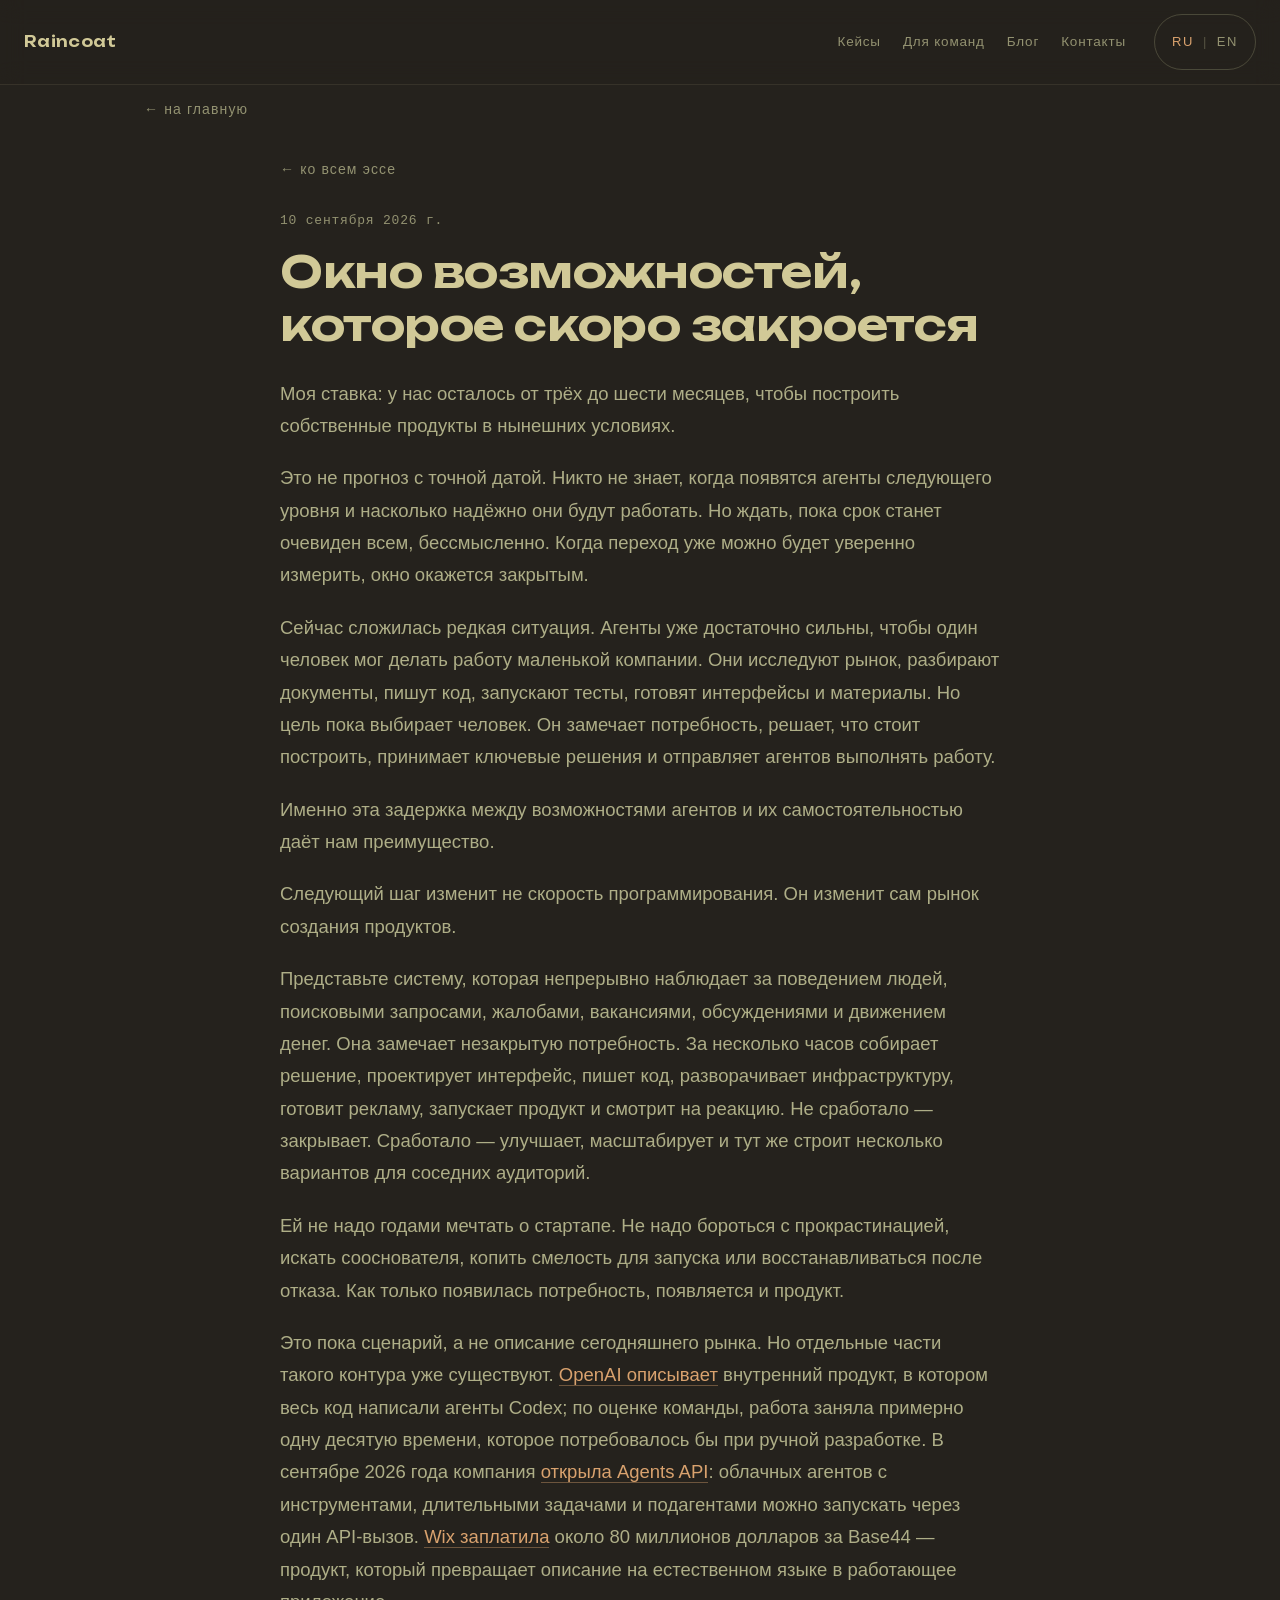
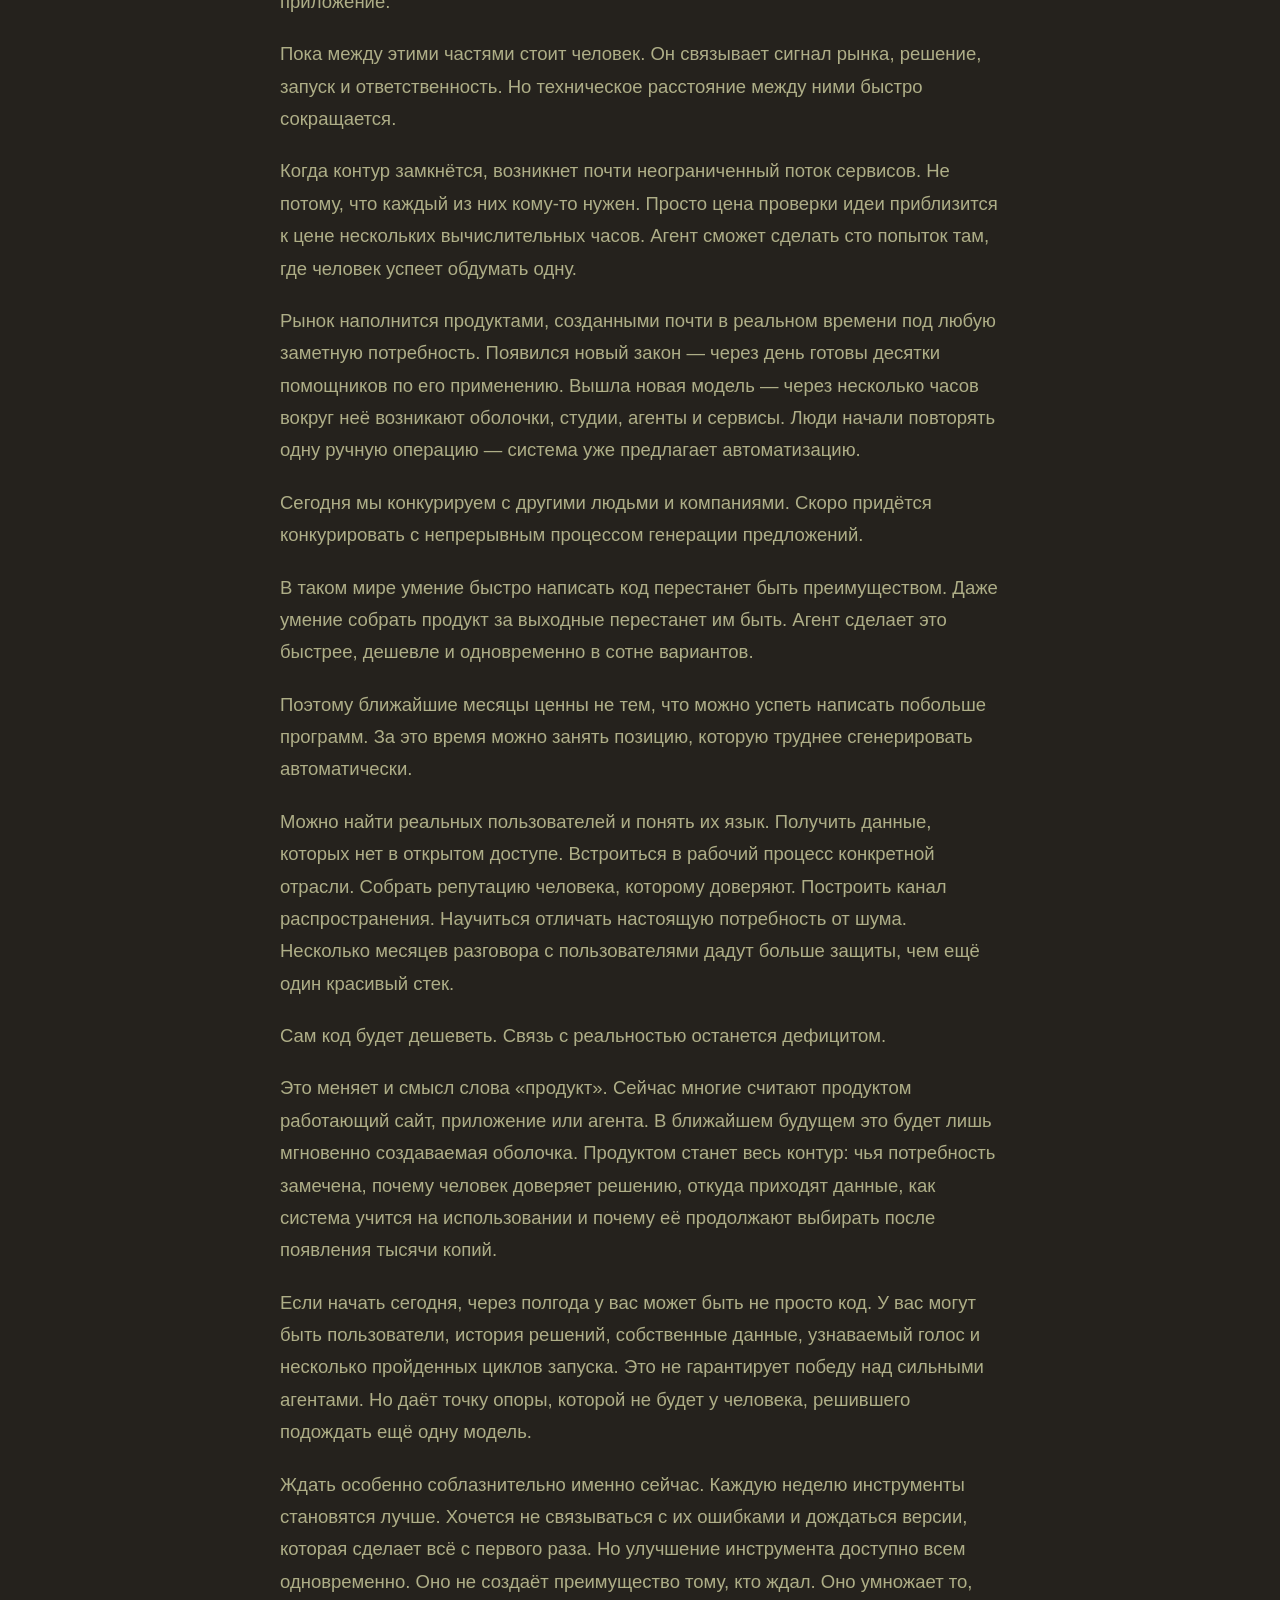
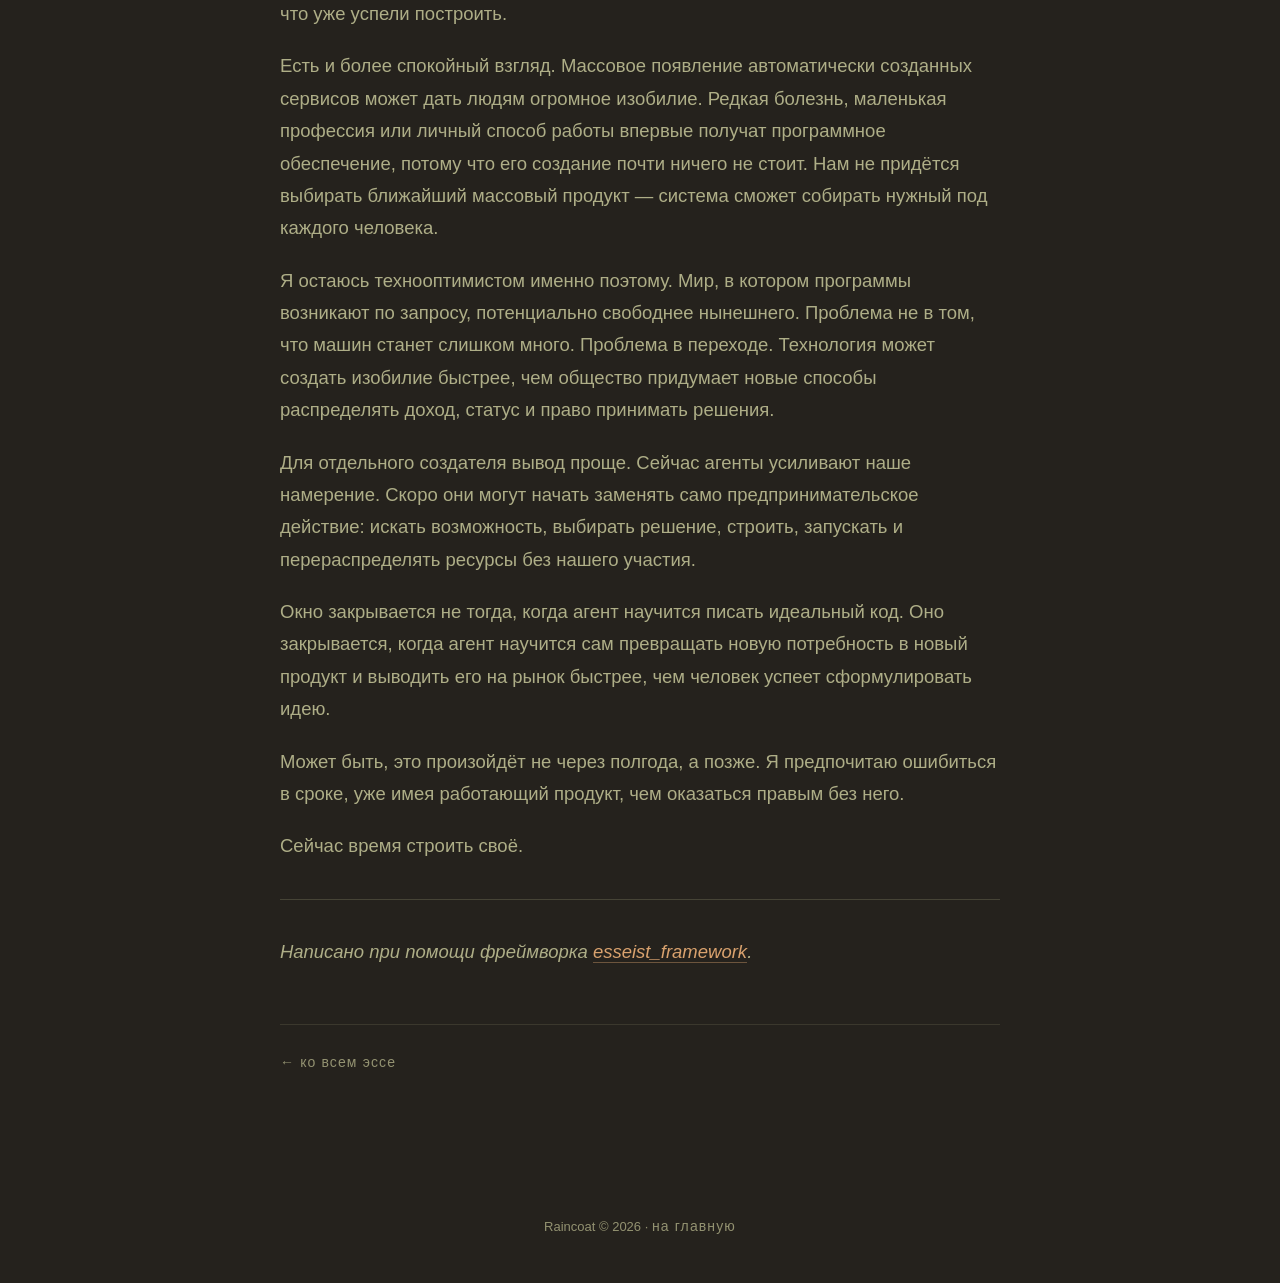
==== articles/kompaniya-agentov-na-odnom-noutbuke/index.html @ d8f53d53 "chore: save generated artifacts" ====
<!DOCTYPE html>
<html lang="ru">
<head>
<base href="../../">
<meta charset="UTF-8">
<meta name="viewport" content="width=device-width, initial-scale=1.0">
<title>Окно возможностей, которое скоро закроется - Raincoat</title>
<meta name="description" content="Эссе о ближайших месяцах, когда человек ещё может построить собственный продукт до появления агентов, которые сами находят спрос и выводят решения на рынок.">
<link rel="canonical" href="https://raincoat.cc/articles/kompaniya-agentov-na-odnom-noutbuke/">
<link rel="alternate" hreflang="ru" href="https://raincoat.cc/articles/kompaniya-agentov-na-odnom-noutbuke/">
<link rel="alternate" hreflang="en" href="https://raincoat.cc/articles/kompaniya-agentov-na-odnom-noutbuke/en/">
<meta property="og:title" content="Окно возможностей, которое скоро закроется">
<meta property="og:description" content="Эссе о ближайших месяцах, когда человек ещё может построить собственный продукт до появления агентов, которые сами находят спрос и выводят решения на рынок.">
<meta property="og:type" content="article">
<meta property="og:locale" content="ru_RU">
<meta property="og:url" content="https://raincoat.cc/articles/kompaniya-agentov-na-odnom-noutbuke/">
<meta property="og:image" content="https://raincoat.cc/assets/blog/window-of-opportunity-cover.png">
<meta name="twitter:card" content="summary_large_image">
<meta name="twitter:title" content="Окно возможностей, которое скоро закроется">
<meta name="twitter:description" content="Эссе о ближайших месяцах, когда человек ещё может построить собственный продукт до появления агентов, которые сами находят спрос и выводят решения на рынок.">
<meta name="twitter:image" content="https://raincoat.cc/assets/blog/window-of-opportunity-cover.png">
<link rel="icon" href="data:image/svg+xml,%3Csvg xmlns='http://www.w3.org/2000/svg' viewBox='0 0 100 100'%3E%3Ccircle cx='50' cy='50' r='47' fill='%2325221D'/%3E%3Cpath d='M50 20c-17 0-29 13-29 25h58c0-12-12-25-29-25z' fill='%23D9A26E'/%3E%3Cpath d='M50 45v25a8 8 0 0 1-16 0' stroke='%23D9A26E' stroke-width='6' fill='none' stroke-linecap='round'/%3E%3C/svg%3E">
<style>
@font-face{
  font-family:'Unbounded';
  font-style:normal;
  font-weight:200 900;
  font-display:swap;
  src:url(assets/fonts/unbounded-latin.woff2) format('woff2');
  unicode-range:U+0000-00FF,U+0131,U+0152-0153,U+02BB-02BC,U+02C6,U+02DA,U+02DC,U+2000-206F,U+20AC,U+2122,U+2212,U+FEFF,U+FFFD;
}
@font-face{
  font-family:'Unbounded';
  font-style:normal;
  font-weight:200 900;
  font-display:swap;
  src:url(assets/fonts/unbounded-cyrillic.woff2) format('woff2');
  unicode-range:U+0301,U+0400-045F,U+0490-0491,U+04B0-04B1,U+2116;
}
:root{
  --charcoal:#25221D;
  --wood:#574938;
  --sage:#939271;
  --olive:#AEAE87;
  --cream:#D1C997;
  --amber:#D9A26E;
  --terracotta:#965E2F;
}
*{margin:0;padding:0;box-sizing:border-box}
html{scroll-behavior:smooth}
body{
  background:var(--charcoal);
  color:var(--cream);
  font-family:"Helvetica Neue",Helvetica,Arial,sans-serif;
  line-height:1.6;
  -webkit-font-smoothing:antialiased;
}
::selection{background:var(--terracotta);color:var(--cream)}

/* ---------- НАВИГАЦИЯ ---------- */
.site-nav{
  position:fixed;
  top:0;left:0;right:0;
  z-index:60;
  display:flex;
  align-items:center;
  gap:28px;
  padding:14px 24px;
  background:rgba(37,34,29,.55);
  border-bottom:1px solid rgba(147,146,113,.16);
  backdrop-filter:blur(12px);
  -webkit-backdrop-filter:blur(12px);
}
.brand{
  font-family:'Unbounded',"Helvetica Neue",sans-serif;
  font-weight:600;
  font-size:15px;
  letter-spacing:.02em;
  color:var(--cream);
  text-decoration:none;
  transition:color .3s;
}
.brand:hover{color:var(--amber)}
.nav-links{display:flex;gap:22px;margin-left:auto}
.nav-links a{color:var(--sage);text-decoration:none;font-size:13.5px;letter-spacing:.06em;transition:color .25s}
.nav-links a:hover{color:var(--amber)}
@media (max-width:720px){.nav-links{display:none}.site-nav{gap:0}.site-nav .lang-switch{margin-left:auto}}

/* ---------- ПЕРЕКЛЮЧАТЕЛЬ ЯЗЫКА ---------- */
.lang-switch{
  display:flex;
  align-items:center;
  gap:4px;
  padding:5px 12px;
  border:1px solid rgba(147,146,113,.35);
  border-radius:999px;
  font-size:13px;
  letter-spacing:.12em;
}
.lang-switch button{
  background:none;
  border:0;
  padding:2px 5px;
  font:inherit;
  letter-spacing:inherit;
  color:var(--sage);
  cursor:pointer;
  transition:color .25s;
}
.lang-switch button:hover{color:var(--cream)}
.lang-switch button.active{color:var(--amber)}
.lang-switch .sep{color:rgba(147,146,113,.45)}

.wrap{max-width:1040px;margin:0 auto;padding:0 24px}

/* ---------- HEADER ---------- */
header.page{padding:96px 0 0}
.back{
  display:inline-block;
  color:var(--sage);
  text-decoration:none;
  font-size:14px;
  letter-spacing:.08em;
  transition:color .3s;
}
.back:hover{color:var(--amber)}
.page-title{padding:48px 0 18px}
.section-label{
  color:var(--terracotta);
  font-size:14px;
  letter-spacing:.25em;
  text-transform:uppercase;
  margin-bottom:14px;
}
h1{
  font-family:'Unbounded',"Helvetica Neue",sans-serif;
  font-size:clamp(30px,4.6vw,52px);
  font-weight:600;
  letter-spacing:-.01em;
  color:var(--cream);
}
.lede{
  margin-top:14px;
  max-width:640px;
  color:var(--olive);
  font-size:clamp(15px,1.8vw,18px);
}

/* ---------- СПИСОК ЭССЕ ---------- */
.essays{display:flex;flex-direction:column;padding:26px 0 90px}
.essay-item{
  display:block;
  text-decoration:none;
  padding:26px 4px;
  border-bottom:1px solid rgba(147,146,113,.18);
  transition:padding-left .3s,border-color .3s;
}
.essay-item:first-child{border-top:1px solid rgba(147,146,113,.18)}
.essay-item:hover{padding-left:14px;border-color:rgba(217,162,110,.5)}
.essay-item time{
  display:block;
  font-family:"SF Mono",ui-monospace,Menlo,monospace;
  font-size:12.5px;
  color:var(--sage);
  letter-spacing:.06em;
  margin-bottom:6px;
}
.essay-item h2{
  font-family:'Unbounded',"Helvetica Neue",sans-serif;
  font-size:clamp(19px,2.5vw,26px);
  font-weight:500;
  color:var(--cream);
  transition:color .3s;
  line-height:1.3;
}
.essay-item:hover h2{color:var(--amber)}
.essay-item p{
  margin-top:8px;
  color:var(--olive);
  font-size:15px;
  max-width:640px;
}
.empty-state{
  padding:60px 0 90px;
  color:var(--sage);
  font-family:"SF Mono",ui-monospace,Menlo,monospace;
  font-size:14px;
}

/* ---------- ЧИТАЛКА ---------- */
.reader{display:none;max-width:720px;margin:0 auto;padding:34px 0 100px}
.reader.active{display:block}
.list-view.hidden{display:none}
.reader time{
  display:block;
  font-family:"SF Mono",ui-monospace,Menlo,monospace;
  font-size:13px;
  color:var(--sage);
  letter-spacing:.06em;
  margin-bottom:14px;
}
.reader-content{
  color:var(--olive);
  font-size:clamp(16.5px,1.9vw,18.5px);
  line-height:1.75;
}
.reader-content h1{
  font-size:clamp(28px,4vw,44px);
  margin-bottom:26px;
  line-height:1.2;
}
.reader-content h2{
  font-family:'Unbounded',"Helvetica Neue",sans-serif;
  font-size:clamp(20px,2.6vw,27px);
  font-weight:500;
  color:var(--cream);
  margin:44px 0 16px;
  line-height:1.3;
}
.reader-content h3{
  font-size:18px;
  font-weight:600;
  color:var(--cream);
  margin:34px 0 12px;
}
.reader-content p{margin:0 0 20px}
.reader-content strong{color:var(--cream);font-weight:600}
.reader-content em{font-style:italic}
.reader-content a{
  color:var(--amber);
  text-decoration:none;
  border-bottom:1px solid rgba(217,162,110,.4);
  transition:border-color .3s;
}
.reader-content a:hover{border-color:var(--amber)}
.reader-content ul,.reader-content ol{margin:0 0 20px;padding-left:26px}
.reader-content li{margin-bottom:8px}
.reader-content blockquote{
  margin:28px 0;
  padding:4px 0 4px 22px;
  border-left:2px solid var(--amber);
  color:var(--cream);
  font-style:italic;
}
.reader-content blockquote p:last-child{margin-bottom:0}
.reader-content code{
  font-family:"SF Mono",ui-monospace,Menlo,monospace;
  font-size:.88em;
  background:rgba(87,73,56,.4);
  border-radius:5px;
  padding:2px 7px;
  color:var(--cream);
}
.reader-content pre{
  margin:0 0 20px;
  padding:18px 20px;
  background:rgba(87,73,56,.28);
  border:1px solid rgba(147,146,113,.25);
  border-radius:10px;
  overflow-x:auto;
}
.reader-content pre code{background:none;padding:0;font-size:14px;line-height:1.6}
.reader-content hr{
  border:0;
  height:1px;
  background:rgba(147,146,113,.3);
  margin:36px 0;
}
.reader-content img{max-width:100%;height:auto;border-radius:10px;margin:8px 0 20px}
.reader-back{margin-bottom:30px}
.reader-footer{
  margin-top:56px;
  padding-top:24px;
  border-top:1px solid rgba(147,146,113,.2);
}

footer{
  text-align:center;
  color:var(--sage);
  font-size:13px;
  padding:40px 0 46px;
}
@media(max-width:560px){
  .essay-item{padding:20px 2px}
}
</style>
<link rel="stylesheet" href="assets/site.css?v=1">
</head>
<body data-post="kompaniya-agentov-na-odnom-noutbuke" data-entry-lang="ru">

<nav class="site-nav">
  <a class="brand" href="index.html">Raincoat</a>
  <div class="nav-links">
    <a href="case-studies.html#flowspeech" data-site-i18n="cases">Кейсы</a>
    <a href="team.html" data-site-i18n="teams">Для команд</a>
    <a href="blog.html" data-site-i18n="blog">Блог</a>
    <a href="index.html#contacts" data-site-i18n="contacts">Контакты</a>
  </div>
  <div class="lang-switch" role="group" aria-label="Language / Язык">
    <button type="button" data-lang="ru">RU</button>
    <span class="sep" aria-hidden="true">|</span>
    <button type="button" data-lang="en">EN</button>
  </div>
</nav>

<div class="wrap">

<noscript>
  <article class="reader active static-article-summary">
    <div class="reader-content"><h1>Окно возможностей, которое скоро закроется</h1><p>Эссе о ближайших месяцах, когда человек ещё может построить собственный продукт до появления агентов, которые сами находят спрос и выводят решения на рынок.</p></div>
    <p><a class="back" href="posts/kompaniya-agentov-na-odnom-noutbuke.md">Прочитать статью без JavaScript</a></p>
    <p><a class="back" href="blog.html">Все эссе</a></p>
  </article>
</noscript>

<header class="page">
  <a class="back" href="index.html" data-i18n="projects.back">&larr; на главную</a>
</header>

<div class="list-view" id="listView">
  <div class="page-title">
    <p class="section-label" data-i18n="blog.label">Блог</p>
    <h1 data-i18n="blog.h1">Эссе</h1>
    <p class="lede" data-i18n="blog.lede">Тексты, которые пишутся медленно: инструменты и агенты, созерцательная практика, проекты и релизы.</p>
  </div>
  <div class="essays" id="essays"></div>
</div>

<article class="reader" id="reader">
  <p class="reader-back"><a class="back" href="blog.html" id="readerBack" data-i18n="blog.backToList">&larr; ко всем эссе</a></p>
  <time id="readerDate"></time>
  <div class="reader-content" id="readerContent"></div>
  <p class="reader-footer"><a class="back" href="blog.html" data-i18n="blog.backToList">&larr; ко всем эссе</a></p>
</article>

<footer>Raincoat &copy; 2026 &middot; <a class="back" href="index.html" data-i18n="projects.backShort">на главную</a></footer>

</div><!-- /wrap -->

<script src="i18n.js?v=2"></script>
<script src="assets/site.js?v=1"></script>
<script>
(()=>{
'use strict';

/* ---------- мини-рендерер Markdown (без зависимостей) ---------- */
function esc(s){return s.replace(/&/g,'&amp;').replace(/</g,'&lt;').replace(/>/g,'&gt;');}
function inline(s){
  return s
    .replace(/!\[([^\]]*)\]\(([^)\s]+)\)/g,function(match,alt,src){
      var size='';
      if(src==='assets/blog/window-of-opportunity-cover.png')size=' width="1672" height="941"';
      if(src==='assets/blog/agent-product-loop.png')size=' width="1600" height="900"';
      return '<img src="'+src+'" alt="'+alt+'" loading="lazy" decoding="async"'+size+'>';
    })
    .replace(/\[([^\]]+)\]\(([^)\s]+)\)/g,'<a href="$2" target="_blank" rel="noopener">$1</a>')
    .replace(/`([^`]+)`/g,'<code>$1</code>')
    .replace(/\*\*([^*]+)\*\*/g,'<strong>$1</strong>')
    .replace(/(^|[^*])\*([^*\n]+)\*/g,'$1<em>$2</em>');
}
function renderMd(md){
  const lines=md.replace(/\r\n/g,'\n').split('\n');
  const out=[];
  let i=0,para=[],listType=null,listBuf=[],quoteBuf=[];
  const flushPara=()=>{if(para.length){out.push('<p>'+inline(para.join(' '))+'</p>');para=[];}};
  const flushList=()=>{if(listType){out.push('<'+listType+'>'+listBuf.map(x=>'<li>'+inline(x)+'</li>').join('')+'</'+listType+'>');listType=null;listBuf=[];}};
  const flushQuote=()=>{if(quoteBuf.length){out.push('<blockquote><p>'+quoteBuf.map(inline).join('</p><p>')+'</p></blockquote>');quoteBuf=[];}};
  const flushAll=()=>{flushPara();flushList();flushQuote();};
  while(i<lines.length){
    const raw=lines[i];
    /* блок кода ``` */
    if(/^```/.test(raw)){
      flushAll();
      const buf=[];i++;
      while(i<lines.length&&!/^```/.test(lines[i])){buf.push(lines[i]);i++;}
      out.push('<pre><code>'+esc(buf.join('\n'))+'</code></pre>');
      i++;continue;
    }
    const l=esc(raw);
    let m;
    if(!l.trim()){flushAll();i++;continue;}
    if(m=l.match(/^(#{1,3})\s+(.*)/)){flushAll();const n=m[1].length;out.push('<h'+n+'>'+inline(m[2])+'</h'+n+'>');i++;continue;}
    if(/^(---|\*\*\*)\s*$/.test(l)){flushAll();out.push('<hr>');i++;continue;}
    if(m=l.match(/^&gt;\s?(.*)/)){flushPara();flushList();quoteBuf.push(m[1]);i++;continue;}
    if(m=l.match(/^[-*]\s+(.*)/)){flushPara();flushQuote();if(listType!=='ul'){flushList();listType='ul';}listBuf.push(m[1]);i++;continue;}
    if(m=l.match(/^\d+\.\s+(.*)/)){flushPara();flushQuote();if(listType!=='ol'){flushList();listType='ol';}listBuf.push(m[1]);i++;continue;}
    flushList();flushQuote();para.push(l.trim());i++;
  }
  flushAll();
  return out.join('\n');
}

/* ---------- данные и роутинг ---------- */
const listView=document.getElementById('listView');
const reader=document.getElementById('reader');
const essaysEl=document.getElementById('essays');
const entrySlug=document.body.dataset.post||'';
const entryLang=document.body.dataset.entryLang||'';

if(entryLang&&i18n.lang!==entryLang)i18n.setLang(entryLang);

function fmtDate(iso){
  try{
    return new Intl.DateTimeFormat(i18n.lang==='ru'?'ru-RU':'en-US',{day:'numeric',month:'long',year:'numeric'}).format(new Date(iso+'T00:00:00'));
  }catch(e){return iso;}
}

let POSTS=[];

function renderList(){
  if(!POSTS.length){
    essaysEl.innerHTML='<p class="empty-state">'+i18n.t('blog.empty')+'</p>';
    return;
  }
  const en=i18n.lang==='en';
  essaysEl.innerHTML=POSTS.map(p=>{
    const title=en&&p.title_en?p.title_en:p.title;
    const desc=en&&p.desc_en?p.desc_en:p.desc;
    var route='articles/'+encodeURIComponent(p.slug)+'/';
    if(en&&p.en)route+='en/';
    else if(en)route+='?lang=en';
    return '<a class="essay-item" href="'+route+'">'+
      '<time datetime="'+p.date+'">'+fmtDate(p.date)+'</time>'+
      '<h2>'+esc(title)+'</h2>'+
      (desc?'<p>'+esc(desc)+'</p>':'')+
    '</a>';
  }).join('');
}

function showPost(slug){
  const meta=POSTS.find(p=>p.slug===slug);
  /* у поста с en:true своя английская версия <slug>.en.md - берём её, когда сайт на английском */
  const useEn=i18n.lang==='en'&&meta&&meta.en;
  fetch('posts/'+slug+(useEn?'.en':'')+'.md')
    .then(r=>{if(!r.ok)throw 0;return r.text();})
    .then(md=>{
      listView.classList.add('hidden');
      reader.classList.add('active');
      document.getElementById('readerDate').textContent=meta?fmtDate(meta.date):'';
      document.getElementById('readerContent').innerHTML=renderMd(md);
      if(meta)document.title=(useEn&&meta.title_en?meta.title_en:meta.title)+' - Raincoat';
      scrollTo(0,0);
    })
    .catch(()=>{location.href='blog.html';});
}

fetch('posts/index.json')
  .then(r=>r.json())
  .then(posts=>{
    POSTS=posts.sort((a,b)=>b.date.localeCompare(a.date));
    let slug=entrySlug||new URLSearchParams(location.search).get('post');
    /* старые ссылки вида ?post=<slug>-en - редиректим на единый пост с английским языком */
    if(slug&&!POSTS.find(p=>p.slug===slug)&&/-en$/.test(slug)){
      const base=slug.replace(/-en$/,'');
      if(POSTS.find(p=>p.slug===base)){
        slug=base;
        i18n.setLang('en');
        try{history.replaceState(null,'','blog.html?post='+encodeURIComponent(base));}catch(e){}
      }
    }
    if(slug){renderList();showPost(slug);}
    else renderList();
  })
  .catch(()=>{
    essaysEl.innerHTML='<p class="empty-state">'+i18n.t('blog.empty')+'</p>';
  });

/* список и открытый пост зависят от языка */
document.addEventListener('langchange',()=>{
  renderList();
  const slug=entrySlug||new URLSearchParams(location.search).get('post');
  const meta=POSTS.find(p=>p.slug===slug);
  if(entrySlug&&meta&&meta.en){
    const route='articles/'+encodeURIComponent(slug)+'/'+(i18n.lang==='en'?'en/':'');
    location.href=route;
    return;
  }
  if(slug&&meta)showPost(slug);
});
})();
</script>
</body>
</html>
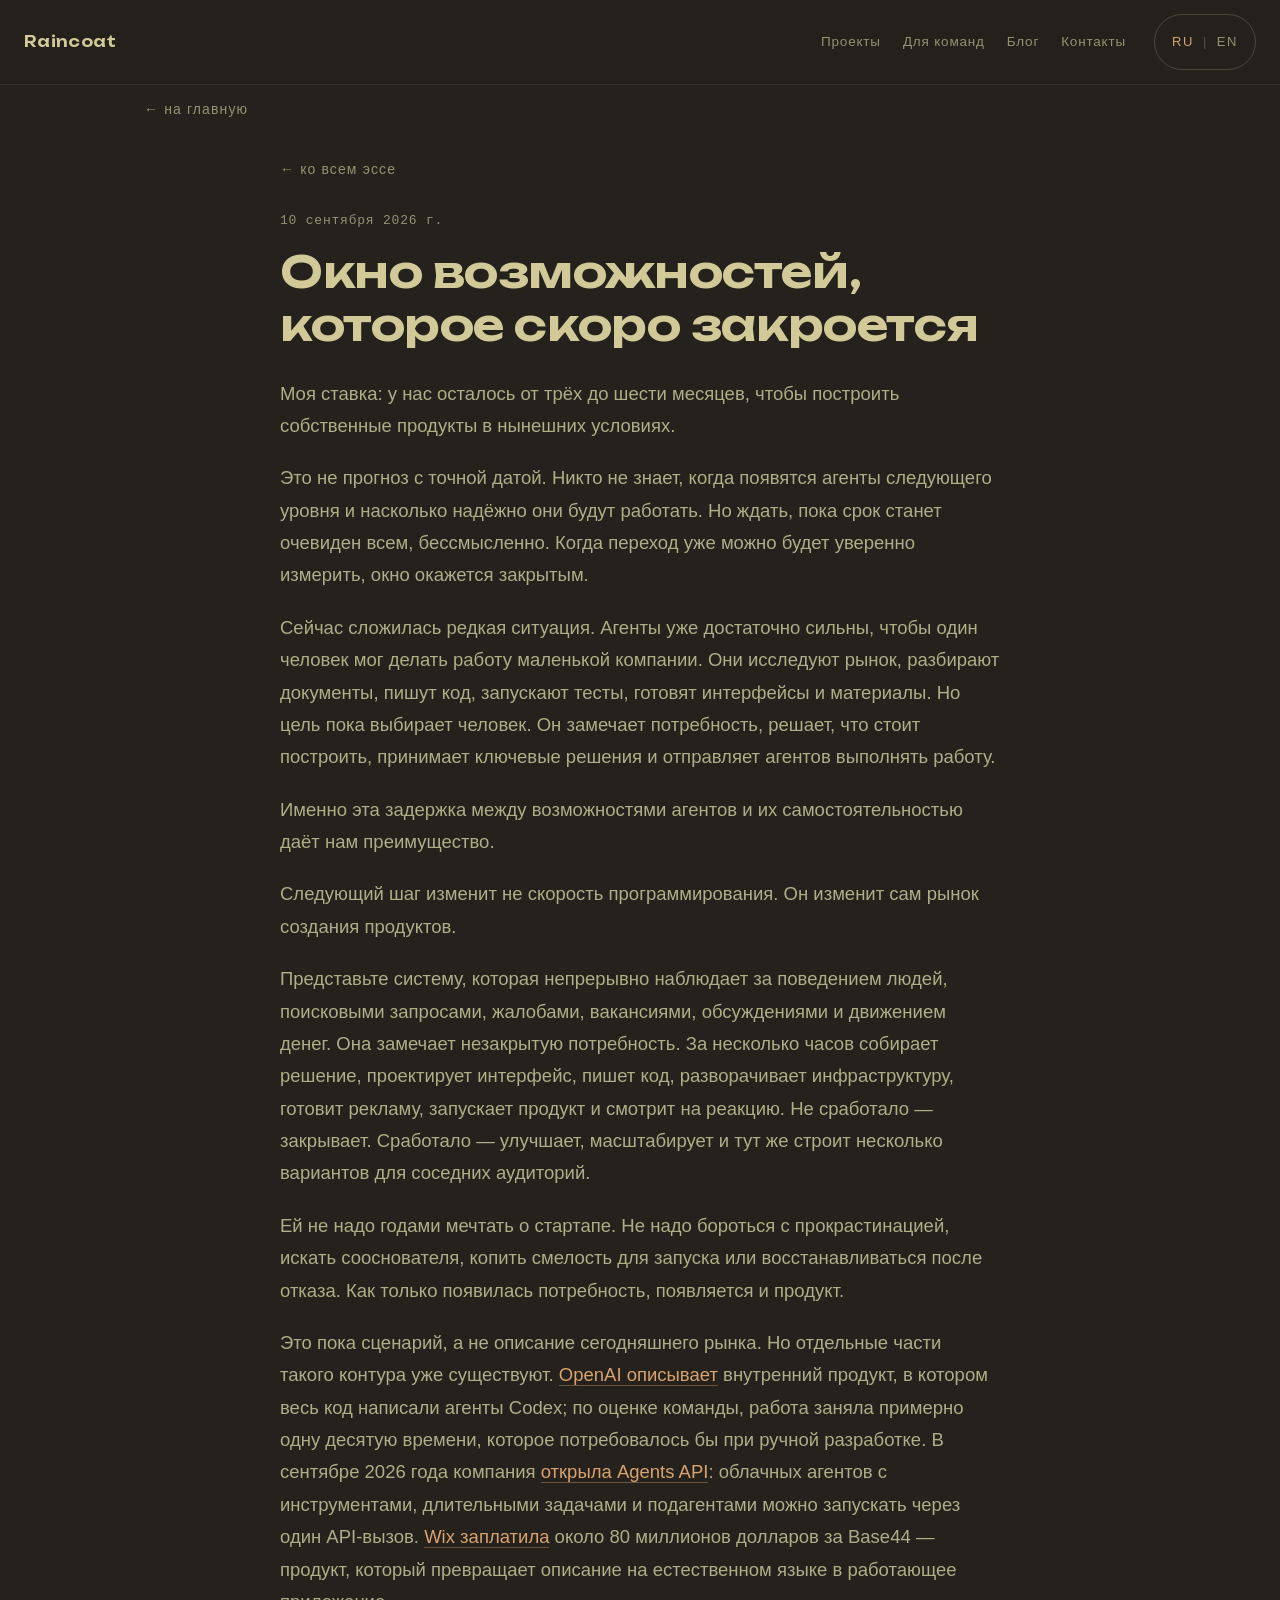
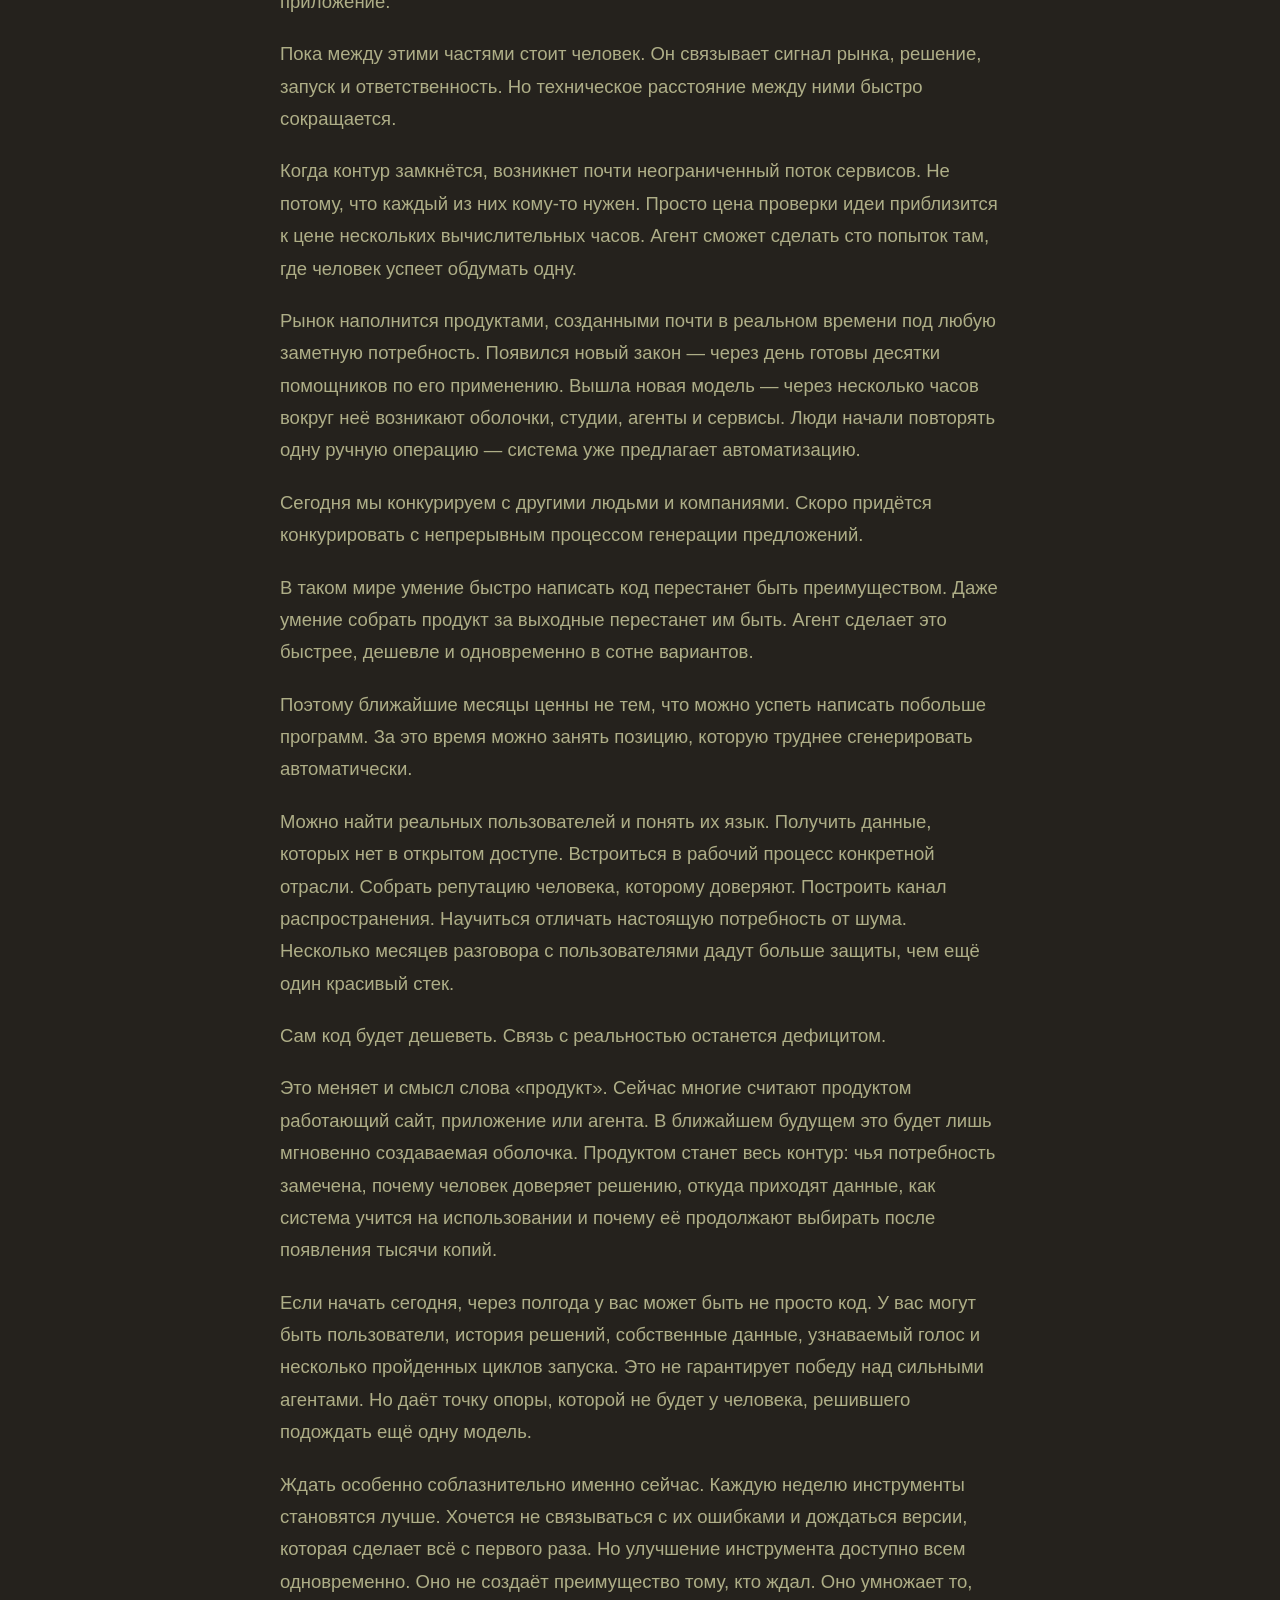
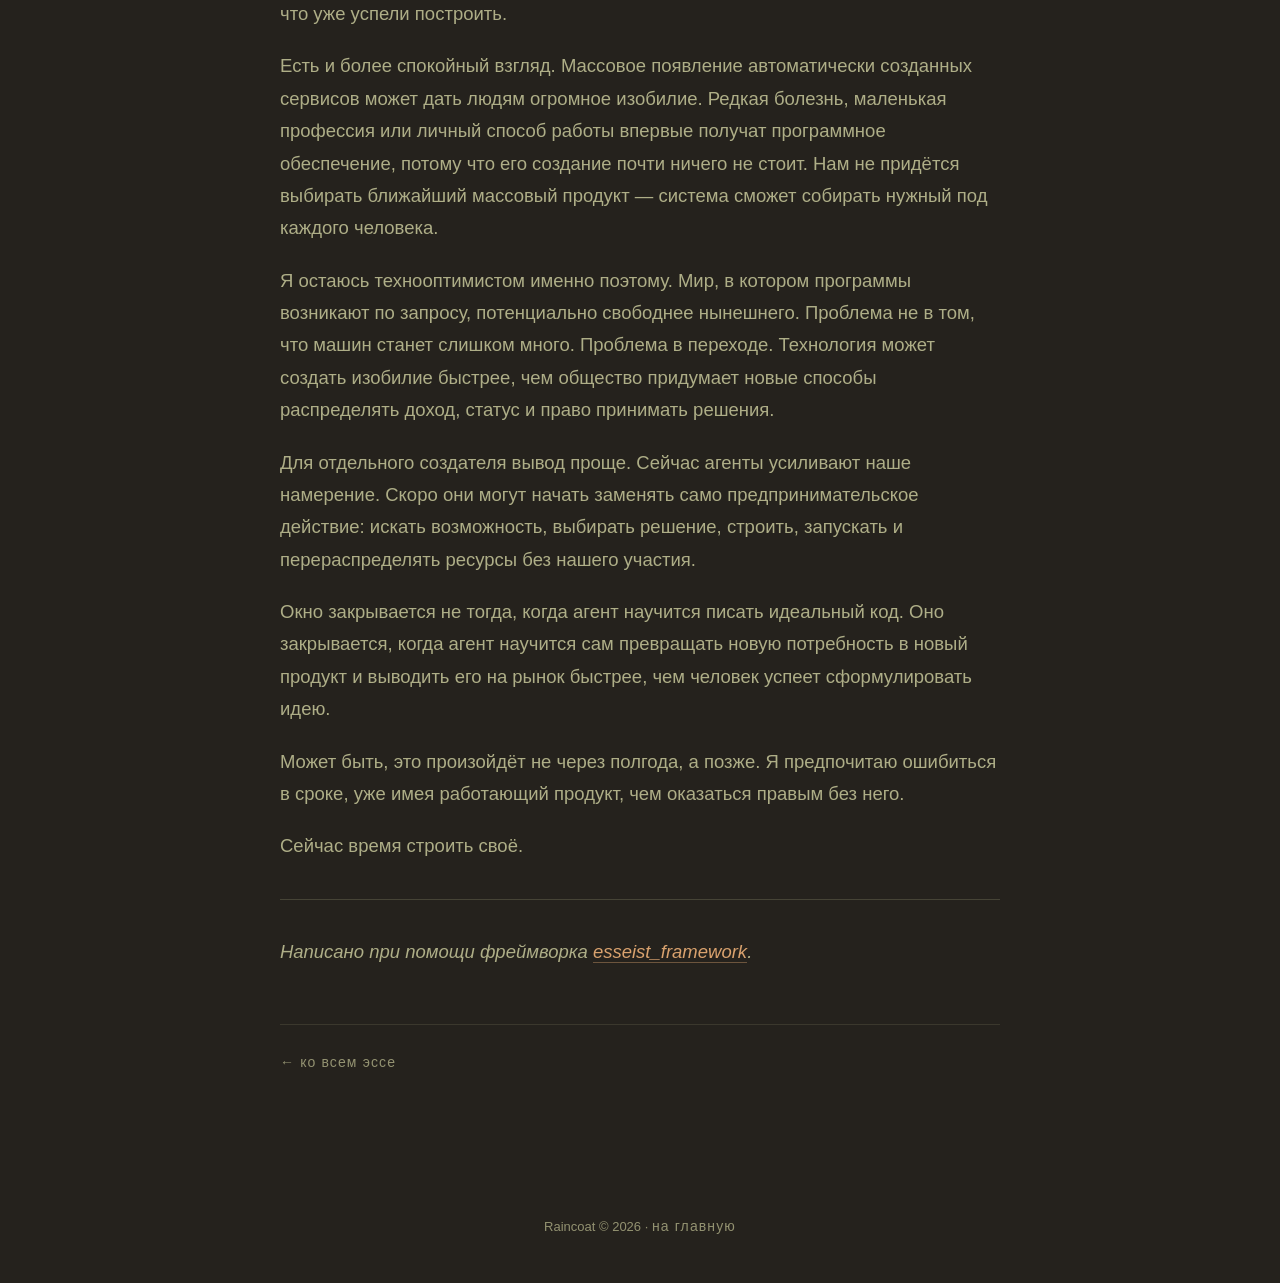
==== commit 54832d4a: "Fix product links and AI Engineer positioning" ====
--- a/articles/kompaniya-agentov-na-odnom-noutbuke/index.html
+++ b/articles/kompaniya-agentov-na-odnom-noutbuke/index.html
@@ -291,7 +291,7 @@
 <nav class="site-nav">
   <a class="brand" href="index.html">Raincoat</a>
   <div class="nav-links">
-    <a href="case-studies.html#flowspeech" data-site-i18n="cases">Кейсы</a>
+    <a href="index.html#products" data-site-i18n="cases">Проекты</a>
     <a href="team.html" data-site-i18n="teams">Для команд</a>
     <a href="blog.html" data-site-i18n="blog">Блог</a>
     <a href="index.html#contacts" data-site-i18n="contacts">Контакты</a>
@@ -306,6 +306,7 @@
 <div class="wrap">
 
 <noscript>
+  <style>.list-view, header.page, footer { display: none; }</style>
   <article class="reader active static-article-summary">
     <div class="reader-content"><h1>Окно возможностей, которое скоро закроется</h1><p>Эссе о ближайших месяцах, когда человек ещё может построить собственный продукт до появления агентов, которые сами находят спрос и выводят решения на рынок.</p></div>
     <p><a class="back" href="posts/kompaniya-agentov-na-odnom-noutbuke.md">Прочитать статью без JavaScript</a></p>
@@ -337,7 +338,7 @@
 
 </div><!-- /wrap -->
 
-<script src="i18n.js?v=2"></script>
+<script src="i18n.js?v=4"></script>
 <script src="assets/site.js?v=1"></script>
 <script>
 (()=>{
@@ -470,7 +471,7 @@
   renderList();
   const slug=entrySlug||new URLSearchParams(location.search).get('post');
   const meta=POSTS.find(p=>p.slug===slug);
-  if(entrySlug&&meta&&meta.en){
+  if(entrySlug&&entryLang){
     const route='articles/'+encodeURIComponent(slug)+'/'+(i18n.lang==='en'?'en/':'');
     location.href=route;
     return;
